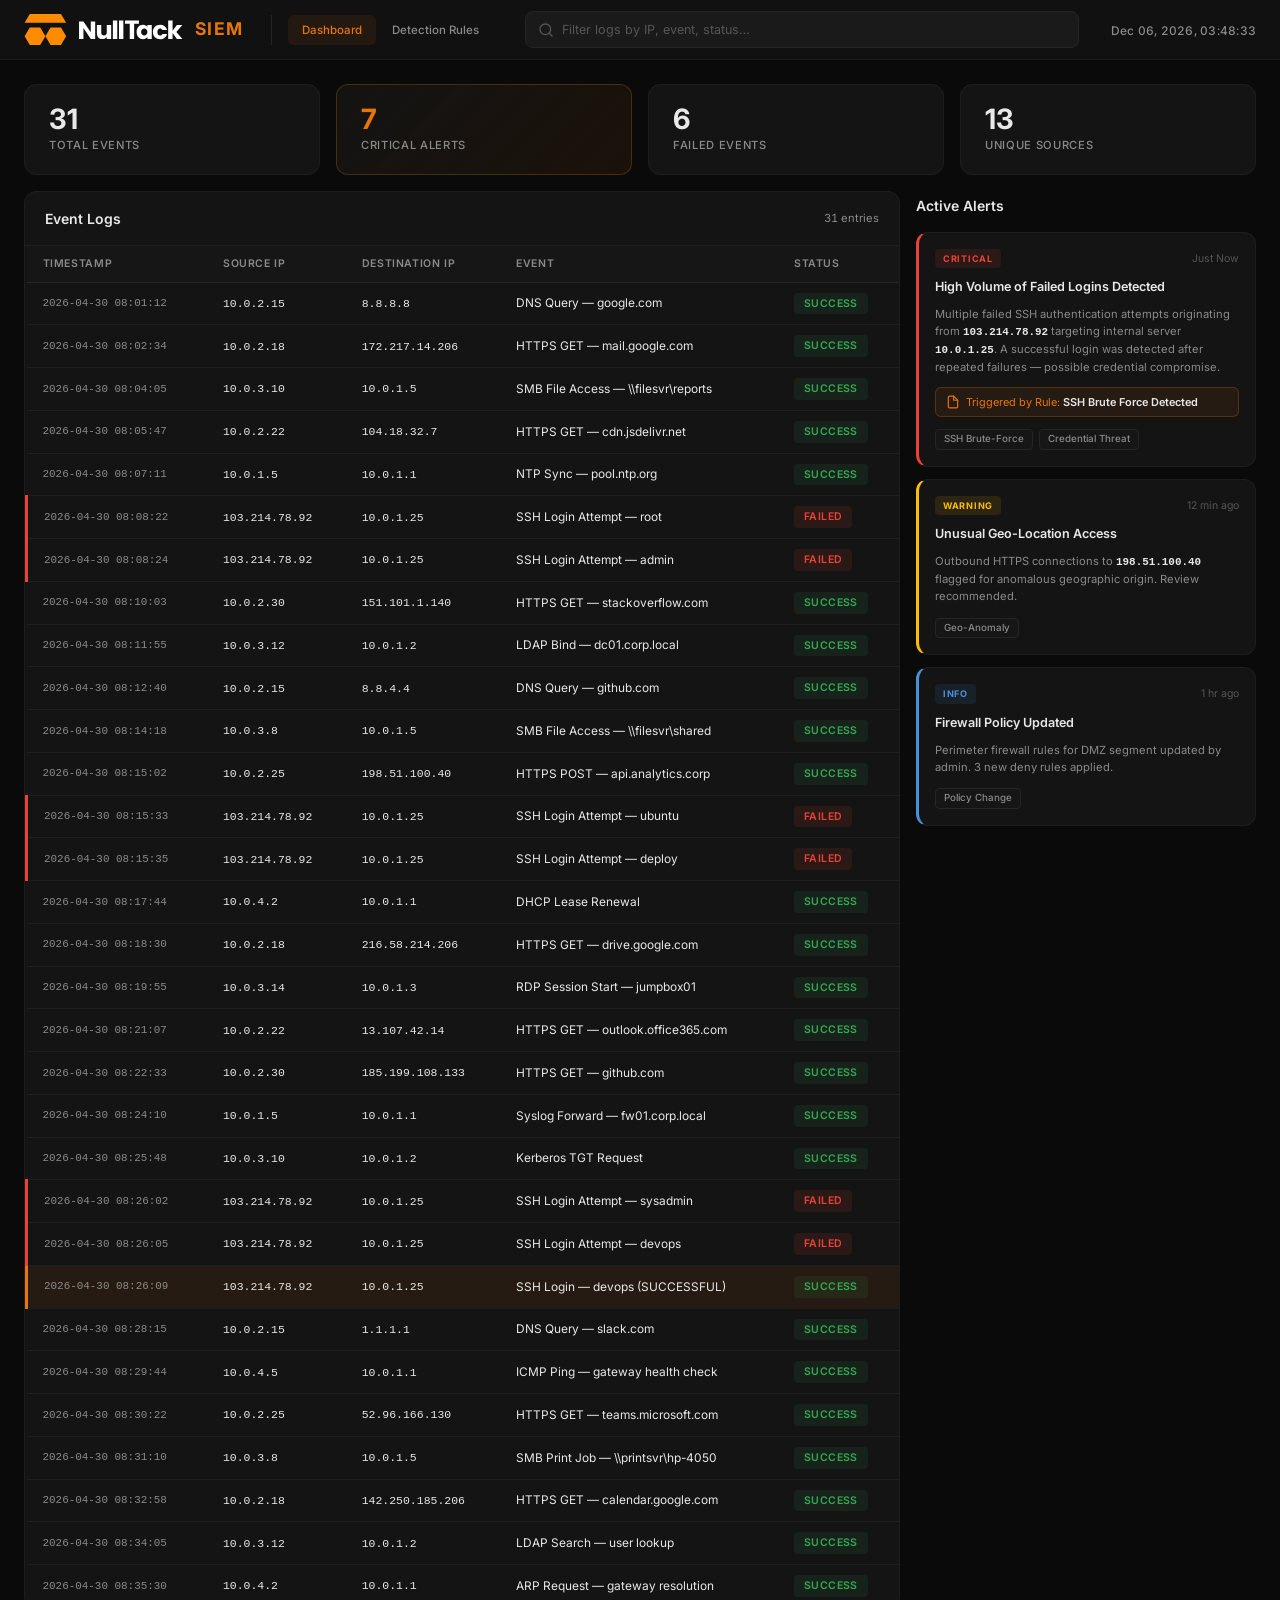
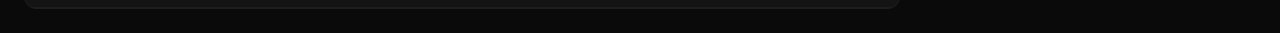
==== index.html @ 2739dd61 "Initial commit of SIEM dashboard" ====
<!DOCTYPE html>
<html lang="en">
<head>
  <meta charset="UTF-8" />
  <meta name="viewport" content="width=device-width, initial-scale=1.0" />
  <title>NullTack SIEM</title>
  <meta name="description" content="NullTack SIEM Dashboard — Real-time security event monitoring, log analysis, and threat detection." />
  <link rel="icon" href="./nulltack.svg" type="image/svg+xml" />
  <link href="https://fonts.googleapis.com/css2?family=Inter:wght@400;500;600;700&display=swap" rel="stylesheet" />
  <link rel="stylesheet" href="./style.css" />
</head>
<body>

  <!-- ─── Header ──────────────────────────────────────── -->
  <header id="main-header">
    <div class="header-left">
      <img src="./nulltack.svg" alt="CyberKhana Logo" class="header-logo" id="header-logo" />
      <span class="header-title">SIEM</span>
      <nav class="header-nav" id="header-nav">
        <button class="nav-tab nav-tab--active" id="tab-dashboard" data-view="dashboard">Dashboard</button>
        <button class="nav-tab" id="tab-rules" data-view="rules">Detection Rules</button>
      </nav>
    </div>
    <div class="header-center" id="header-center">
      <div class="search-wrapper" id="search-wrapper">
        <svg class="search-icon" viewBox="0 0 24 24" fill="none" stroke="currentColor" stroke-width="2" stroke-linecap="round" stroke-linejoin="round"><circle cx="11" cy="11" r="8"/><line x1="21" y1="21" x2="16.65" y2="16.65"/></svg>
        <input
          type="text"
          id="search-input"
          class="search-input"
          placeholder="Filter logs by IP, event, status…"
          autocomplete="off"
          spellcheck="false"
        />
        <span class="search-count" id="search-count"></span>
      </div>
    </div>
    <div class="header-right">
      <span class="header-clock" id="header-clock"></span>
    </div>
  </header>

  <!-- ═══════════════════════════════════════════════════════
       VIEW: Dashboard
       ═══════════════════════════════════════════════════════ -->
  <main id="view-dashboard">

    <!-- Stats Row -->
    <section class="stats-row" id="stats-row">
      <div class="stat-card" id="stat-total">
        <span class="stat-value" id="stat-total-val">0</span>
        <span class="stat-label">Total Events</span>
      </div>
      <div class="stat-card stat-card--alert" id="stat-critical">
        <span class="stat-value" id="stat-critical-val">0</span>
        <span class="stat-label">Critical Alerts</span>
      </div>
      <div class="stat-card" id="stat-failed">
        <span class="stat-value" id="stat-failed-val">0</span>
        <span class="stat-label">Failed Events</span>
      </div>
      <div class="stat-card" id="stat-sources">
        <span class="stat-value" id="stat-sources-val">0</span>
        <span class="stat-label">Unique Sources</span>
      </div>
    </section>

    <!-- Content Grid: Table + Sidebar -->
    <div class="content-grid">

      <!-- Log Table -->
      <section class="table-section" id="table-section">
        <div class="section-header">
          <h1 class="section-title">Event Logs</h1>
          <span class="table-info" id="table-info"></span>
        </div>
        <div class="table-container">
          <table id="log-table">
            <thead>
              <tr>
                <th>Timestamp</th>
                <th>Source IP</th>
                <th>Destination IP</th>
                <th>Event</th>
                <th>Status</th>
              </tr>
            </thead>
            <tbody id="log-tbody"></tbody>
          </table>
          <div class="table-empty" id="table-empty" style="display:none;">
            <svg viewBox="0 0 24 24" fill="none" stroke="currentColor" stroke-width="1.5"><circle cx="12" cy="12" r="10"/><line x1="15" y1="9" x2="9" y2="15"/><line x1="9" y1="9" x2="15" y2="15"/></svg>
            <p>No matching log entries found.</p>
          </div>
        </div>
      </section>

      <!-- Alert Sidebar -->
      <aside class="alert-sidebar" id="alert-sidebar">
        <div class="sidebar-header">
          <h2 class="sidebar-title">Active Alerts</h2>
        </div>

        <div class="alert-card alert-card--critical" id="alert-brute-force">
          <div class="alert-severity">
            <span class="severity-badge severity--critical">CRITICAL</span>
            <span class="alert-time">Just Now</span>
          </div>
          <h3 class="alert-heading">High Volume of Failed Logins Detected</h3>
          <p class="alert-desc">Multiple failed SSH authentication attempts originating from <strong>103.214.78.92</strong> targeting internal server <strong>10.0.1.25</strong>. A successful login was detected after repeated failures — possible credential compromise.</p>
          <div class="alert-rule-ref">
            <svg viewBox="0 0 24 24" fill="none" stroke="currentColor" stroke-width="2" stroke-linecap="round" stroke-linejoin="round"><path d="M13 2H6a2 2 0 0 0-2 2v16a2 2 0 0 0 2 2h12a2 2 0 0 0 2-2V9z"/><polyline points="13 2 13 9 20 9"/></svg>
            <span>Triggered by Rule: <strong>SSH Brute Force Detected</strong></span>
          </div>
          <div class="alert-meta">
            <span class="meta-tag">SSH Brute-Force</span>
            <span class="meta-tag">Credential Threat</span>
          </div>
        </div>

        <div class="alert-card alert-card--warning" id="alert-geo">
          <div class="alert-severity">
            <span class="severity-badge severity--warning">WARNING</span>
            <span class="alert-time">12 min ago</span>
          </div>
          <h3 class="alert-heading">Unusual Geo-Location Access</h3>
          <p class="alert-desc">Outbound HTTPS connections to <strong>198.51.100.40</strong> flagged for anomalous geographic origin. Review recommended.</p>
          <div class="alert-meta">
            <span class="meta-tag">Geo-Anomaly</span>
          </div>
        </div>

        <div class="alert-card alert-card--info" id="alert-policy">
          <div class="alert-severity">
            <span class="severity-badge severity--info">INFO</span>
            <span class="alert-time">1 hr ago</span>
          </div>
          <h3 class="alert-heading">Firewall Policy Updated</h3>
          <p class="alert-desc">Perimeter firewall rules for DMZ segment updated by admin. 3 new deny rules applied.</p>
          <div class="alert-meta">
            <span class="meta-tag">Policy Change</span>
          </div>
        </div>
      </aside>

    </div>
  </main>

  <!-- ═══════════════════════════════════════════════════════
       VIEW: Detection Rules
       ═══════════════════════════════════════════════════════ -->
  <section id="view-rules" class="view-hidden">

    <div class="rules-header">
      <h1 class="section-title">Detection Rules</h1>
      <span class="rules-count">3 rules configured</span>
    </div>

    <div class="rules-grid" id="rules-grid">

      <!-- Rule 1: SSH Brute Force -->
      <div class="rule-card" id="rule-ssh-brute">
        <div class="rule-top">
          <span class="rule-severity rule-severity--high">HIGH</span>
          <span class="rule-id">RULE-001</span>
        </div>
        <h2 class="rule-name">SSH Brute Force Detected</h2>
        <p class="rule-desc">Detects a high volume of failed SSH authentication attempts from a single source IP within a short time window, indicating a credential brute-force attack.</p>
        <div class="rule-logic-block">
          <span class="rule-logic-label">Trigger Logic</span>
          <code class="rule-logic">COUNT(status: 'failed') > 10 AND same_source_ip WITHIN 1m</code>
        </div>
      </div>

      <!-- Rule 2: Sensitive File Access -->
      <div class="rule-card" id="rule-file-access">
        <div class="rule-top">
          <span class="rule-severity rule-severity--medium">MEDIUM</span>
          <span class="rule-id">RULE-002</span>
        </div>
        <h2 class="rule-name">Sensitive File Access</h2>
        <p class="rule-desc">Flags any request path that targets known sensitive system files or configuration endpoints that could expose credentials or secrets.</p>
        <div class="rule-logic-block">
          <span class="rule-logic-label">Trigger Logic</span>
          <code class="rule-logic">request_path INCLUDES ('/etc/shadow', '/config.json')</code>
        </div>
      </div>

      <!-- Rule 3: Impossible Travel -->
      <div class="rule-card" id="rule-impossible-travel">
        <div class="rule-top">
          <span class="rule-severity rule-severity--low">LOW</span>
          <span class="rule-id">RULE-003</span>
        </div>
        <h2 class="rule-name">Impossible Travel</h2>
        <p class="rule-desc">Identifies when the same user account authenticates from two geographically distant locations within a time frame that makes physical travel impossible.</p>
        <div class="rule-logic-block">
          <span class="rule-logic-label">Trigger Logic</span>
          <code class="rule-logic">GeoLocation_Diff(IP_1, IP_2) > 3000km WITHIN 4h</code>
        </div>
      </div>

    </div>
  </section>

  <script src="./app.js"></script>
</body>
</html>
---- style.css ----
/* ═══════════════════════════════════════════════════════════
   CyberKhana SIEM Dashboard — Stylesheet
   Theme: Corporate dark with bold orange accents
   ═══════════════════════════════════════════════════════════ */

/* ─── Design Tokens ───────────────────────────────────── */
:root {
  /* Surfaces */
  --bg-root:        #0a0a0a;
  --bg-primary:     #111111;
  --bg-secondary:   #161616;
  --bg-card:        #141414;
  --bg-card-hover:  #1a1a1a;
  --bg-input:       #1a1a1a;

  /* Borders */
  --border-subtle:  #1e1e1e;
  --border-default: #252525;
  --border-strong:  #333333;

  /* Text */
  --text-primary:   #e8e8e8;
  --text-secondary: #8a8a8a;
  --text-muted:     #555555;
  --text-inverse:   #0a0a0a;

  /* Accent */
  --orange:         #e8750a;
  --orange-hover:   #ff8c1a;
  --orange-subtle:  rgba(232, 117, 10, 0.08);
  --orange-border:  rgba(232, 117, 10, 0.25);

  /* Status */
  --status-success:     #34a853;
  --status-success-bg:  rgba(52, 168, 83, 0.10);
  --status-fail:        #ea4335;
  --status-fail-bg:     rgba(234, 67, 53, 0.10);
  --status-warning:     #fbbc04;
  --status-warning-bg:  rgba(251, 188, 4, 0.10);
  --status-info:        #4a90d9;
  --status-info-bg:     rgba(74, 144, 217, 0.10);

  /* Typography */
  --font-family: 'Inter', -apple-system, BlinkMacSystemFont, 'Segoe UI', sans-serif;
  --font-mono: 'SF Mono', 'Cascadia Code', 'Consolas', monospace;

  /* Spacing */
  --header-height: 60px;
  --radius-sm: 6px;
  --radius-md: 8px;
  --radius-lg: 12px;
}

/* ─── Reset ───────────────────────────────────────────── */
*, *::before, *::after {
  margin: 0;
  padding: 0;
  box-sizing: border-box;
}

html {
  font-size: 14px;
  -webkit-font-smoothing: antialiased;
  -moz-osx-font-smoothing: grayscale;
}

body {
  font-family: var(--font-family);
  background: var(--bg-root);
  color: var(--text-primary);
  line-height: 1.5;
  min-height: 100vh;
  overflow-x: hidden;
}

/* ─── Scrollbar ───────────────────────────────────────── */
::-webkit-scrollbar {
  width: 6px;
  height: 6px;
}
::-webkit-scrollbar-track {
  background: transparent;
}
::-webkit-scrollbar-thumb {
  background: var(--border-strong);
  border-radius: 3px;
}
::-webkit-scrollbar-thumb:hover {
  background: var(--text-muted);
}

/* ═══════════════════════════════════════════════════════════
   HEADER
   ═══════════════════════════════════════════════════════════ */
#main-header {
  position: sticky;
  top: 0;
  z-index: 100;
  display: flex;
  align-items: center;
  justify-content: space-between;
  height: var(--header-height);
  padding: 0 24px;
  background: var(--bg-primary);
  border-bottom: 1px solid var(--border-subtle);
}

.header-left {
  display: flex;
  align-items: center;
  gap: 12px;
  flex-shrink: 0;
}

.header-logo {
  height: 32px;
  width: auto;
  object-fit: contain;
  border-radius: 4px;
}

.header-title {
  font-size: 1.25rem;
  font-weight: 700;
  letter-spacing: 0.08em;
  color: var(--orange);
  margin-right: 8px;
}

/* ─── Navigation Tabs ─────────────────────────────────── */
.header-nav {
  display: flex;
  align-items: center;
  gap: 2px;
  margin-left: 8px;
  padding-left: 16px;
  border-left: 1px solid var(--border-default);
}

.nav-tab {
  background: none;
  border: none;
  outline: none;
  cursor: pointer;
  font-family: var(--font-family);
  font-size: 0.82rem;
  font-weight: 500;
  color: var(--text-secondary);
  padding: 8px 14px;
  border-radius: var(--radius-sm);
  transition: color 0.15s ease, background 0.15s ease;
  white-space: nowrap;
}

.nav-tab:hover {
  color: var(--text-primary);
  background: var(--bg-card-hover);
}

.nav-tab--active {
  color: var(--orange);
  background: var(--orange-subtle);
}

.nav-tab--active:hover {
  color: var(--orange-hover);
  background: var(--orange-subtle);
}

.header-center {
  flex: 1;
  max-width: 560px;
  margin: 0 32px;
}

.header-right {
  flex-shrink: 0;
}

.header-clock {
  font-size: 0.85rem;
  font-weight: 500;
  color: var(--text-secondary);
  font-variant-numeric: tabular-nums;
  letter-spacing: 0.02em;
}

/* ─── Search ──────────────────────────────────────────── */
.search-wrapper {
  position: relative;
  display: flex;
  align-items: center;
  background: var(--bg-input);
  border: 1px solid var(--border-default);
  border-radius: var(--radius-md);
  transition: border-color 0.2s ease;
}

.search-wrapper:focus-within {
  border-color: var(--orange);
}

.search-icon {
  position: absolute;
  left: 12px;
  width: 16px;
  height: 16px;
  color: var(--text-muted);
  pointer-events: none;
  flex-shrink: 0;
}

.search-input {
  width: 100%;
  padding: 10px 80px 10px 36px;
  background: transparent;
  border: none;
  outline: none;
  color: var(--text-primary);
  font-family: var(--font-family);
  font-size: 0.9rem;
}

.search-input::placeholder {
  color: var(--text-muted);
}

.search-count {
  position: absolute;
  right: 12px;
  font-size: 0.75rem;
  color: var(--text-secondary);
  white-space: nowrap;
  pointer-events: none;
  font-variant-numeric: tabular-nums;
}

/* ═══════════════════════════════════════════════════════════
   VIEW TOGGLE
   ═══════════════════════════════════════════════════════════ */
.view-hidden {
  display: none !important;
}

/* ═══════════════════════════════════════════════════════════
   STATS ROW
   ═══════════════════════════════════════════════════════════ */
.stats-row {
  display: grid;
  grid-template-columns: repeat(4, 1fr);
  gap: 16px;
  padding: 24px 24px 0;
}

.stat-card {
  background: var(--bg-card);
  border: 1px solid var(--border-subtle);
  border-radius: var(--radius-lg);
  padding: 20px 24px;
  display: flex;
  flex-direction: column;
  gap: 4px;
  transition: border-color 0.2s ease;
}

.stat-card:hover {
  border-color: var(--border-strong);
}

.stat-card--alert {
  border-color: var(--orange-border);
  background: linear-gradient(135deg, var(--bg-card) 0%, var(--orange-subtle) 100%);
}

.stat-card--alert:hover {
  border-color: var(--orange);
}

.stat-value {
  font-size: 2rem;
  font-weight: 700;
  line-height: 1;
  color: var(--text-primary);
}

.stat-card--alert .stat-value {
  color: var(--orange);
}

.stat-label {
  font-size: 0.8rem;
  font-weight: 500;
  color: var(--text-secondary);
  text-transform: uppercase;
  letter-spacing: 0.06em;
}

/* ═══════════════════════════════════════════════════════════
   CONTENT GRID
   ═══════════════════════════════════════════════════════════ */
.content-grid {
  display: grid;
  grid-template-columns: 1fr 340px;
  gap: 16px;
  padding: 16px 24px 24px;
  min-height: calc(100vh - var(--header-height) - 120px);
}

/* ─── Log Table Section ───────────────────────────────── */
.table-section {
  background: var(--bg-card);
  border: 1px solid var(--border-subtle);
  border-radius: var(--radius-lg);
  display: flex;
  flex-direction: column;
  overflow: hidden;
}

.section-header {
  display: flex;
  align-items: center;
  justify-content: space-between;
  padding: 16px 20px;
  border-bottom: 1px solid var(--border-subtle);
  flex-shrink: 0;
}

.section-title {
  font-size: 1rem;
  font-weight: 600;
  color: var(--text-primary);
}

.table-info {
  font-size: 0.8rem;
  color: var(--text-secondary);
  font-variant-numeric: tabular-nums;
}

.table-container {
  overflow-y: auto;
  flex: 1;
}

/* ─── Table ───────────────────────────────────────────── */
#log-table {
  width: 100%;
  border-collapse: collapse;
}

#log-table thead {
  position: sticky;
  top: 0;
  z-index: 2;
}

#log-table th {
  background: var(--bg-secondary);
  padding: 10px 16px;
  text-align: left;
  font-size: 0.75rem;
  font-weight: 600;
  text-transform: uppercase;
  letter-spacing: 0.06em;
  color: var(--text-secondary);
  border-bottom: 1px solid var(--border-default);
  white-space: nowrap;
}

#log-table td {
  padding: 10px 16px;
  font-size: 0.85rem;
  color: var(--text-primary);
  border-bottom: 1px solid var(--border-subtle);
  white-space: nowrap;
}

#log-table tbody tr {
  transition: background 0.15s ease;
}

#log-table tbody tr:hover {
  background: var(--bg-card-hover);
}

/* Row severity highlights */
#log-table tbody tr.row--critical {
  border-left: 3px solid var(--status-fail);
}

#log-table tbody tr.row--success-attack {
  border-left: 3px solid var(--orange);
  background: var(--orange-subtle);
}

/* Timestamp column */
#log-table td:first-child {
  font-family: var(--font-mono);
  font-size: 0.78rem;
  color: var(--text-secondary);
}

/* IP columns */
#log-table td:nth-child(2),
#log-table td:nth-child(3) {
  font-family: var(--font-mono);
  font-size: 0.82rem;
}

/* Status badges */
.status-badge {
  display: inline-flex;
  align-items: center;
  padding: 3px 10px;
  border-radius: 4px;
  font-size: 0.75rem;
  font-weight: 600;
  text-transform: uppercase;
  letter-spacing: 0.04em;
}

.status--success {
  background: var(--status-success-bg);
  color: var(--status-success);
}

.status--failed {
  background: var(--status-fail-bg);
  color: var(--status-fail);
}

.status--blocked {
  background: var(--status-warning-bg);
  color: var(--status-warning);
}

.status--info {
  background: var(--status-info-bg);
  color: var(--status-info);
}

/* Empty state */
.table-empty {
  display: flex;
  flex-direction: column;
  align-items: center;
  justify-content: center;
  padding: 60px 20px;
  color: var(--text-muted);
  gap: 12px;
}

.table-empty svg {
  width: 40px;
  height: 40px;
  opacity: 0.4;
}

.table-empty p {
  font-size: 0.9rem;
}

/* ═══════════════════════════════════════════════════════════
   ALERT SIDEBAR
   ═══════════════════════════════════════════════════════════ */
.alert-sidebar {
  display: flex;
  flex-direction: column;
  gap: 12px;
}

.sidebar-header {
  padding: 4px 0;
}

.sidebar-title {
  font-size: 1rem;
  font-weight: 600;
  color: var(--text-primary);
}

/* ─── Alert Cards ─────────────────────────────────────── */
.alert-card {
  background: var(--bg-card);
  border: 1px solid var(--border-subtle);
  border-radius: var(--radius-lg);
  padding: 16px;
  display: flex;
  flex-direction: column;
  gap: 10px;
  transition: border-color 0.2s ease;
}

.alert-card:hover {
  border-color: var(--border-strong);
}

.alert-card--critical {
  border-left: 3px solid var(--status-fail);
}

.alert-card--warning {
  border-left: 3px solid var(--status-warning);
}

.alert-card--info {
  border-left: 3px solid var(--status-info);
}

.alert-severity {
  display: flex;
  align-items: center;
  justify-content: space-between;
}

.severity-badge {
  font-size: 0.65rem;
  font-weight: 700;
  letter-spacing: 0.08em;
  padding: 3px 8px;
  border-radius: 4px;
}

.severity--critical {
  background: var(--status-fail-bg);
  color: var(--status-fail);
}

.severity--warning {
  background: var(--status-warning-bg);
  color: var(--status-warning);
}

.severity--info {
  background: var(--status-info-bg);
  color: var(--status-info);
}

.alert-time {
  font-size: 0.75rem;
  color: var(--text-muted);
}

.alert-heading {
  font-size: 0.9rem;
  font-weight: 600;
  color: var(--text-primary);
  line-height: 1.4;
}

.alert-desc {
  font-size: 0.8rem;
  color: var(--text-secondary);
  line-height: 1.55;
}

.alert-desc strong {
  color: var(--text-primary);
  font-weight: 600;
  font-family: var(--font-mono);
  font-size: 0.78rem;
}

/* Rule reference link inside alert card */
.alert-rule-ref {
  display: flex;
  align-items: center;
  gap: 6px;
  font-size: 0.78rem;
  color: var(--orange);
  padding: 6px 10px;
  background: var(--orange-subtle);
  border: 1px solid var(--orange-border);
  border-radius: var(--radius-sm);
}

.alert-rule-ref svg {
  width: 14px;
  height: 14px;
  flex-shrink: 0;
  stroke: var(--orange);
}

.alert-rule-ref strong {
  font-weight: 600;
  color: var(--text-primary);
}

.alert-meta {
  display: flex;
  flex-wrap: wrap;
  gap: 6px;
  margin-top: 2px;
}

.meta-tag {
  font-size: 0.7rem;
  font-weight: 500;
  padding: 2px 8px;
  border-radius: 4px;
  background: var(--bg-secondary);
  color: var(--text-secondary);
  border: 1px solid var(--border-default);
}

/* ═══════════════════════════════════════════════════════════
   DETECTION RULES VIEW
   ═══════════════════════════════════════════════════════════ */
#view-rules {
  padding: 24px;
}

.rules-header {
  display: flex;
  align-items: center;
  justify-content: space-between;
  margin-bottom: 20px;
}

.rules-count {
  font-size: 0.82rem;
  color: var(--text-secondary);
}

.rules-grid {
  display: grid;
  grid-template-columns: repeat(auto-fill, minmax(360px, 1fr));
  gap: 16px;
}

/* ─── Rule Card ───────────────────────────────────────── */
.rule-card {
  background: var(--bg-card);
  border: 1px solid var(--border-subtle);
  border-radius: var(--radius-lg);
  padding: 20px;
  display: flex;
  flex-direction: column;
  gap: 12px;
  transition: border-color 0.2s ease;
}

.rule-card:hover {
  border-color: var(--border-strong);
}

.rule-top {
  display: flex;
  align-items: center;
  justify-content: space-between;
}

.rule-severity {
  font-size: 0.65rem;
  font-weight: 700;
  letter-spacing: 0.08em;
  padding: 3px 10px;
  border-radius: 4px;
}

.rule-severity--high {
  background: var(--status-fail-bg);
  color: var(--status-fail);
}

.rule-severity--medium {
  background: var(--orange-subtle);
  color: var(--orange);
  border: 1px solid var(--orange-border);
}

.rule-severity--low {
  background: rgba(138, 138, 138, 0.10);
  color: var(--text-secondary);
  border: 1px solid var(--border-default);
}

.rule-id {
  font-size: 0.72rem;
  font-weight: 500;
  color: var(--text-muted);
  font-family: var(--font-mono);
  letter-spacing: 0.04em;
}

.rule-name {
  font-size: 1rem;
  font-weight: 600;
  color: var(--text-primary);
  line-height: 1.3;
}

.rule-desc {
  font-size: 0.82rem;
  color: var(--text-secondary);
  line-height: 1.55;
}

.rule-logic-block {
  display: flex;
  flex-direction: column;
  gap: 6px;
  margin-top: 4px;
}

.rule-logic-label {
  font-size: 0.7rem;
  font-weight: 600;
  text-transform: uppercase;
  letter-spacing: 0.06em;
  color: var(--text-muted);
}

.rule-logic {
  display: block;
  font-family: var(--font-mono);
  font-size: 0.78rem;
  color: var(--orange);
  background: var(--bg-secondary);
  border: 1px solid var(--border-default);
  border-radius: var(--radius-sm);
  padding: 10px 14px;
  line-height: 1.6;
  word-break: break-word;
  white-space: pre-wrap;
}

/* ═══════════════════════════════════════════════════════════
   RESPONSIVE
   ═══════════════════════════════════════════════════════════ */
@media (max-width: 1100px) {
  .content-grid {
    grid-template-columns: 1fr;
  }

  .alert-sidebar {
    order: -1;
    display: grid;
    grid-template-columns: 1fr 1fr;
    gap: 12px;
  }

  .sidebar-header {
    grid-column: 1 / -1;
  }
}

@media (max-width: 768px) {
  .stats-row {
    grid-template-columns: repeat(2, 1fr);
  }

  .header-center {
    margin: 0 16px;
  }

  .alert-sidebar {
    grid-template-columns: 1fr;
  }

  #log-table td,
  #log-table th {
    padding: 8px 10px;
  }

  .rules-grid {
    grid-template-columns: 1fr;
  }
}

@media (max-width: 520px) {
  .stats-row {
    grid-template-columns: 1fr;
  }

  .header-right {
    display: none;
  }

  .header-center {
    margin: 0 12px;
  }

  .header-nav {
    display: none;
  }
}
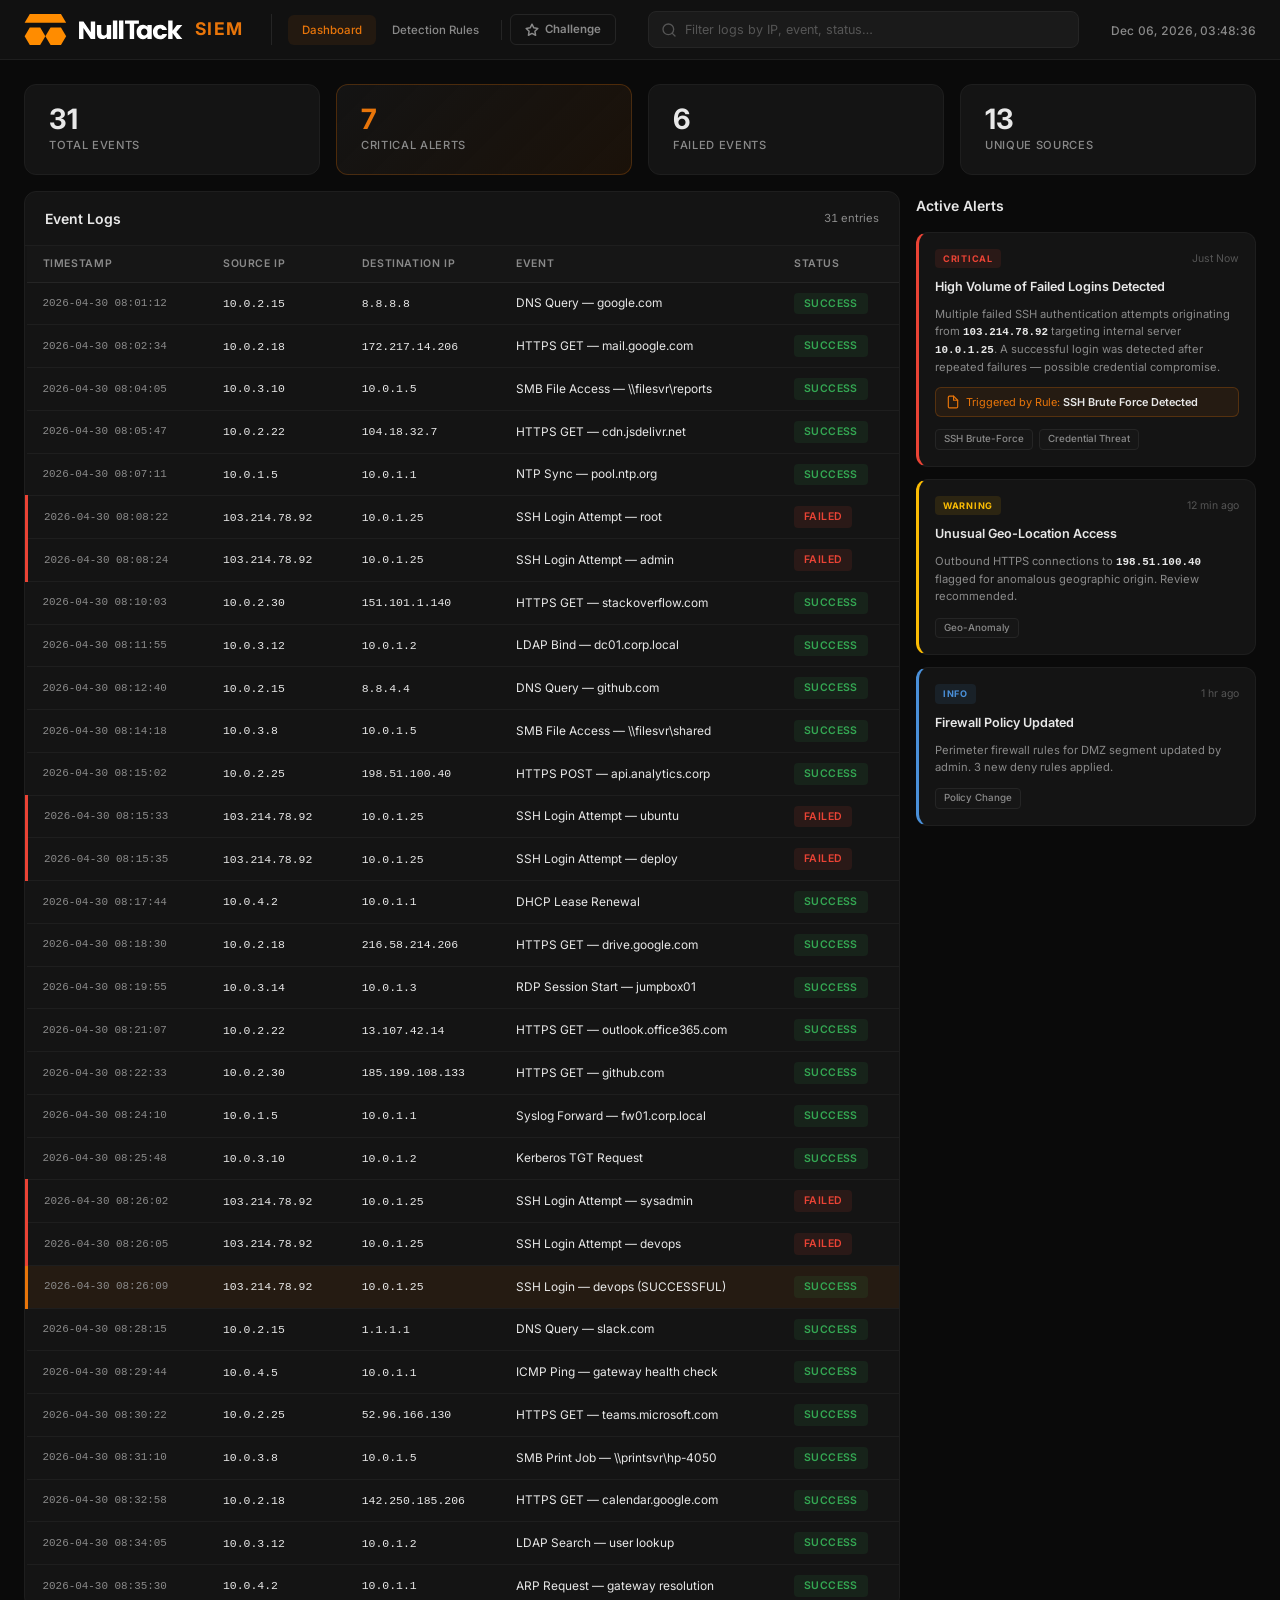
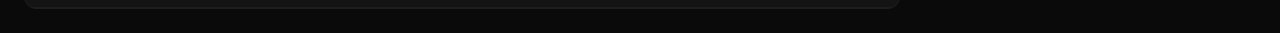
==== commit 37a96d25: "feat: add SOC Analyst Challenge page with questions and animated modal" ====
--- a/index.html
+++ b/index.html
@@ -19,6 +19,11 @@
       <nav class="header-nav" id="header-nav">
         <button class="nav-tab nav-tab--active" id="tab-dashboard" data-view="dashboard">Dashboard</button>
         <button class="nav-tab" id="tab-rules" data-view="rules">Detection Rules</button>
+        <span class="nav-divider"></span>
+        <a href="./challenge.html" target="_blank" class="nav-tab nav-tab--challenge" id="tab-challenge">
+          <svg width="14" height="14" viewBox="0 0 24 24" fill="none" stroke="currentColor" stroke-width="2.5" stroke-linecap="round" stroke-linejoin="round"><polygon points="12 2 15.09 8.26 22 9.27 17 14.14 18.18 21.02 12 17.77 5.82 21.02 7 14.14 2 9.27 8.91 8.26 12 2"/></svg>
+          Challenge
+        </a>
       </nav>
     </div>
     <div class="header-center" id="header-center">
--- a/style.css
+++ b/style.css
@@ -167,6 +167,40 @@
   background: var(--orange-subtle);
 }
 
+.nav-divider {
+  width: 1px;
+  height: 20px;
+  background: var(--border-default);
+  margin: 0 6px;
+}
+
+.nav-tab--challenge {
+  display: inline-flex;
+  align-items: center;
+  gap: 6px;
+  text-decoration: none;
+  color: var(--text-secondary);
+  background: none;
+  border: 1px solid var(--border-default);
+  font-family: var(--font-family);
+  font-size: 0.82rem;
+  font-weight: 600;
+  padding: 6px 14px;
+  border-radius: var(--radius-sm);
+  transition: color 0.15s ease, background 0.15s ease, border-color 0.15s ease;
+  white-space: nowrap;
+}
+
+.nav-tab--challenge:hover {
+  color: var(--orange);
+  border-color: var(--orange-border);
+  background: var(--orange-subtle);
+}
+
+.nav-tab--challenge svg {
+  flex-shrink: 0;
+}
+
 .header-center {
   flex: 1;
   max-width: 560px;
@@ -678,7 +712,7 @@
 .rule-id {
   font-size: 0.72rem;
   font-weight: 500;
-  color: var(--text-muted);
+  color: var(--text-primary);
   font-family: var(--font-mono);
   letter-spacing: 0.04em;
 }
